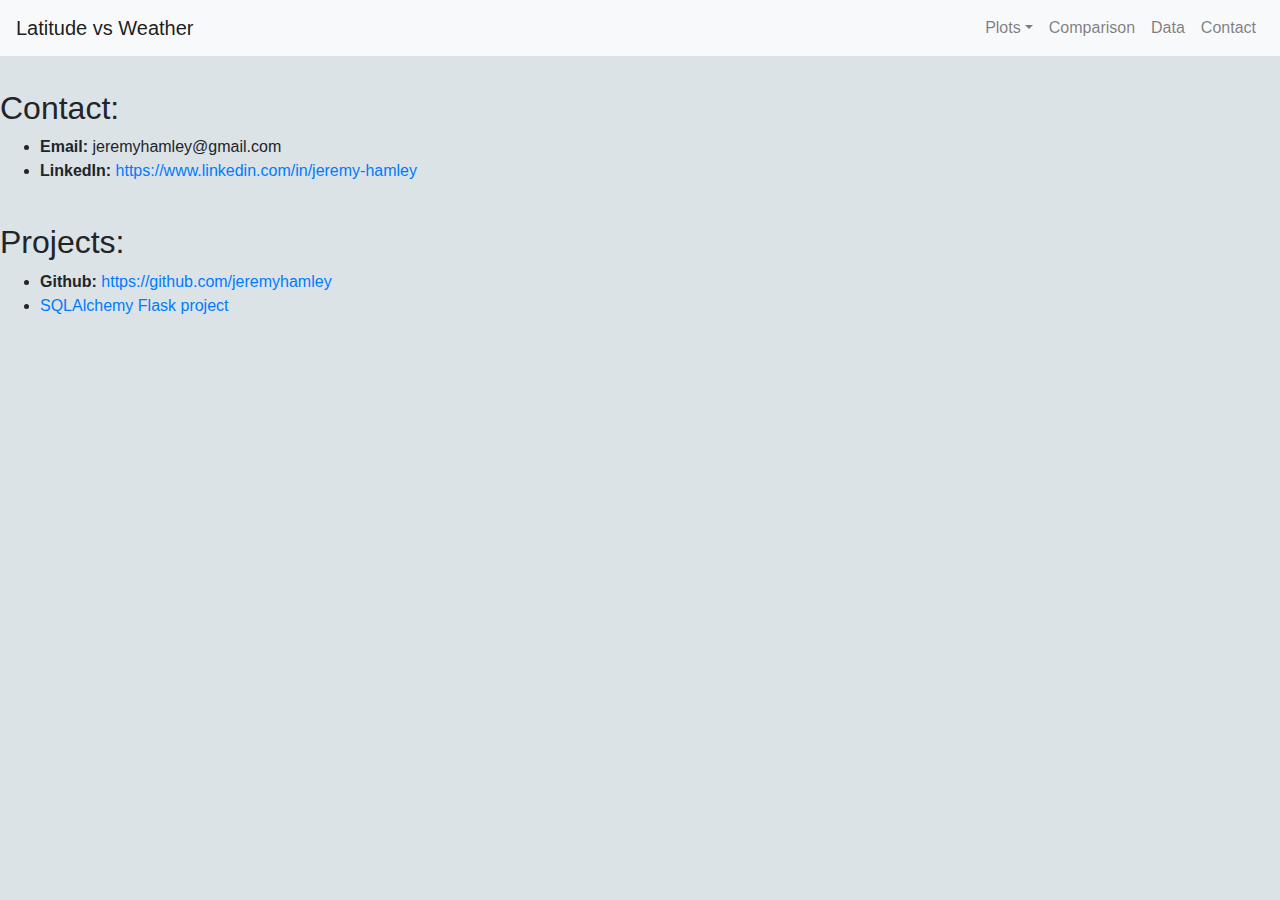
==== index.html @ 7bad3094 "update index" ====
<!DOCTYPE html>
<html lang="en-us">

<head>
    <meta charset="UTF-8">
    <title>Latitude vs Weather</title>
    <link rel="stylesheet" type="text/css" href="style.css">
    <link rel="stylesheet" href="https://stackpath.bootstrapcdn.com/bootstrap/4.3.1/css/bootstrap.min.css"
        integrity="sha384-ggOyR0iXCbMQv3Xipma34MD+dH/1fQ784/j6cY/iJTQUOhcWr7x9JvoRxT2MZw1T" crossorigin="anonymous">
</head>
​

<body class="background">
    <nav class="navbar navbar-light bg-light navbar-expand-md fixed-top">
        <a href="#" class="navbar-brand">Latitude vs Weather</a>
        <button class="navbar-toggler" type="button" data-toggle="collapse" data-target="#navbarSupportedContent">
            <span class="navbar-toggler-icon"></span>
        </button>

        <div class="collapse navbar-collapse" id="navbarSupportedContent">
            <ul class="navbar-nav ml-auto">
                <li class="nav-item dropdown">
                    <a href="#" class="nav-link dropdown-toggle" id="navbarDropdown" role="button" data-toggle="dropdown"aria-haspopup="true" aria-expanded="false">Plots</a>
                        <div class="dropdown-menu" aria-labelledby="navbarDropdown">
                            <a href="#" class="dropdown-item">Max Temperature</a>
                            <a href="#" class="dropdown-item">Humidity</a>
                            <a href="#" class="dropdown-item">Cloudiness</a>
                            <a href="#" class="dropdown-item">Wind Speed</a>
                        </div>
                </li>
                <li class="nav-item">
                    <a href="#" class="nav-link">Comparison</a>
                </li>
                <li class="nav-item">
                    <a href="#" class="nav-link">Data</a>
                </li>
                <li class="nav-item">
                    <a href="#" class="nav-link">Contact</a>
                </li>
            </ul>
        </div>
    </nav>


    <!--  -->
    ​
    <img src="jh_200.jpg" alt="photo of Jeremy">
    ​
    <p class="para">I am
    </p>
    ​ <h2>Contact:</h2>
    <ul>
        <li><strong>Email: </strong>jeremyhamley@gmail.com</a></li>
        <li><strong>LinkedIn: </strong> <a
                href="https://www.linkedin.com/in/jeremy-hamley">https://www.linkedin.com/in/jeremy-hamley</a></li>
    </ul>
    ​
    <!-- -->
    <h2>Projects:</h2>
    <ul>
        <li><strong>Github: </strong> <a href="https://github.com/jeremyhamley">https://github.com/jeremyhamley</a></li>
        <li><a href="https://jeremyhamley.github.io/sqlalchemy-challenge/">SQLAlchemy Flask project</a></li>
        ​
    </ul>

    <script src="https://code.jquery.com/jquery-3.3.1.slim.min.js"
        integrity="sha384-q8i/X+965DzO0rT7abK41JStQIAqVgRVzpbzo5smXKp4YfRvH+8abtTE1Pi6jizo"
        crossorigin="anonymous"></script>
    <script src="https://cdnjs.cloudflare.com/ajax/libs/popper.js/1.14.7/umd/popper.min.js"
        integrity="sha384-UO2eT0CpHqdSJQ6hJty5KVphtPhzWj9WO1clHTMGa3JDZwrnQq4sF86dIHNDz0W1"
        crossorigin="anonymous"></script>
    <script src="https://stackpath.bootstrapcdn.com/bootstrap/4.3.1/js/bootstrap.min.js"
        integrity="sha384-JjSmVgyd0p3pXB1rRibZUAYoIIy6OrQ6VrjIEaFf/nJGzIxFDsf4x0xIM+B07jRM"
        crossorigin="anonymous"></script>

</body>
​

</html>
---- style.css ----
.centerhead
    {
    font-size: 60px;
    text-align: center;
    margin-bottom: 20px;
    font-family: Arial, Helvetica, sans-serif;
    }
.para
    {
    font-family: Arial, Helvetica, sans-serif;
    }
.background{background-color:rgb(219, 227, 230)}
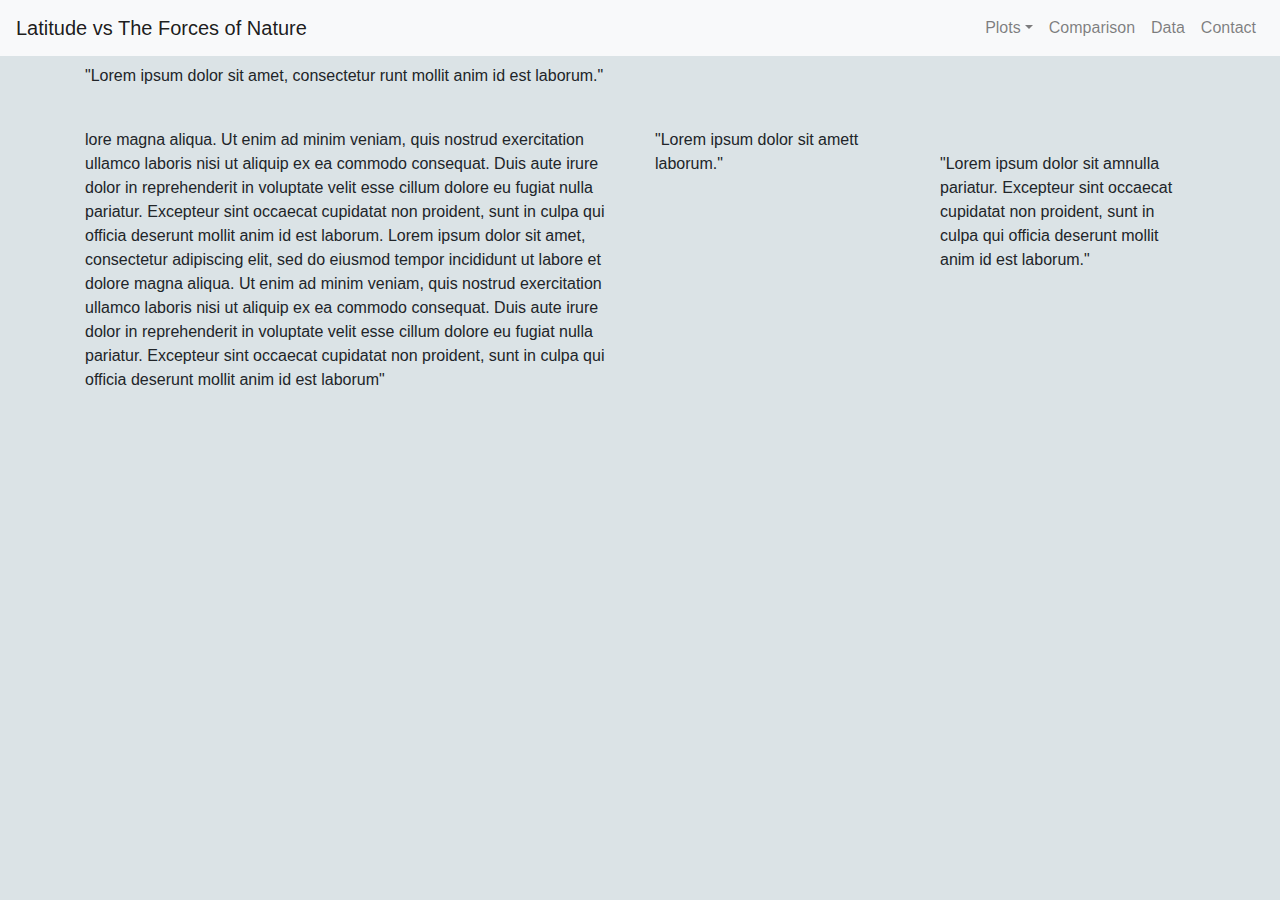
==== commit 27abd2a1: "push images and html" ====
--- a/index.html
+++ b/index.html
@@ -3,8 +3,8 @@
 
 <head>
     <meta charset="UTF-8">
-    <title>Latitude vs Weather</title>
-    <link rel="stylesheet" type="text/css" href="style.css">
+    <title>Latitude vs The Forces of Nature</title>
+    <link rel="stylesheet" type="text/css" href="WebVisualizations/style.css">
     <link rel="stylesheet" href="https://stackpath.bootstrapcdn.com/bootstrap/4.3.1/css/bootstrap.min.css"
         integrity="sha384-ggOyR0iXCbMQv3Xipma34MD+dH/1fQ784/j6cY/iJTQUOhcWr7x9JvoRxT2MZw1T" crossorigin="anonymous">
 </head>
@@ -12,7 +12,8 @@
 
 <body class="background">
     <nav class="navbar navbar-light bg-light navbar-expand-md fixed-top">
-        <a href="#" class="navbar-brand">Latitude vs Weather</a>
+        <a href="index.html" class="navbar-brand">Latitude vs The Forces of
+            Nature</a>
         <button class="navbar-toggler" type="button" data-toggle="collapse" data-target="#navbarSupportedContent">
             <span class="navbar-toggler-icon"></span>
         </button>
@@ -20,48 +21,66 @@
         <div class="collapse navbar-collapse" id="navbarSupportedContent">
             <ul class="navbar-nav ml-auto">
                 <li class="nav-item dropdown">
-                    <a href="#" class="nav-link dropdown-toggle" id="navbarDropdown" role="button" data-toggle="dropdown"aria-haspopup="true" aria-expanded="false">Plots</a>
-                        <div class="dropdown-menu" aria-labelledby="navbarDropdown">
-                            <a href="#" class="dropdown-item">Max Temperature</a>
-                            <a href="#" class="dropdown-item">Humidity</a>
-                            <a href="#" class="dropdown-item">Cloudiness</a>
-                            <a href="#" class="dropdown-item">Wind Speed</a>
-                        </div>
+                    <a href="#" class="nav-link dropdown-toggle" id="navbarDropdown" role="button"
+                        data-toggle="dropdown" aria-haspopup="true" aria-expanded="false">Plots</a>
+                    <div class="dropdown-menu" aria-labelledby="navbarDropdown">
+                        <a href="WebVisualizations/max_temp.html" class="dropdown-item">vs Max Temperature</a>
+                        <a href="WebVisualizations/humid.html" class="dropdown-item"> vs Humidity</a>
+                        <a href="WebVisualizations/cloud.html" class="dropdown-item">vs Cloudiness</a>
+                        <a href="WebVisualizations/wind.html" class="dropdown-item">vs Wind Speed</a>
+                    </div>
                 </li>
                 <li class="nav-item">
-                    <a href="#" class="nav-link">Comparison</a>
+                    <a href="WebVisualizations/compar.html" class="nav-link">Comparison</a>
                 </li>
                 <li class="nav-item">
-                    <a href="#" class="nav-link">Data</a>
+                    <a href="WebVisualizations/data.html" class="nav-link">Data</a>
                 </li>
                 <li class="nav-item">
-                    <a href="#" class="nav-link">Contact</a>
+                    <a href="WebVisualizations/contact.html" class="nav-link">Contact</a>
                 </li>
             </ul>
         </div>
     </nav>
 
+    <div class="container" style="margin-top: 40px;">
+        <div class="row">
+            <div class="col-12">
+                <p>"Lorem ipsum dolor sit amet, consectetur runt mollit anim id est laborum."
+                </p>
+            </div>
+        </div>
+        ​
+        <div class="row">
+            ​
+            <div class="col-6">
+                <p>lore magna aliqua. Ut enim ad minim veniam, quis nostrud exercitation ullamco laboris nisi ut aliquip
+                    ex ea commodo consequat. Duis aute irure dolor in reprehenderit in voluptate velit esse cillum
+                    dolore eu fugiat nulla pariatur. Excepteur sint occaecat cupidatat non proident, sunt in culpa qui
+                    officia deserunt mollit anim id est laborum. Lorem ipsum dolor sit amet, consectetur adipiscing
+                    elit, sed do eiusmod tempor incididunt ut labore et dolore magna aliqua. Ut enim ad minim veniam,
+                    quis nostrud exercitation ullamco laboris nisi ut aliquip ex ea commodo consequat. Duis aute irure
+                    dolor in reprehenderit in voluptate velit esse cillum dolore eu fugiat nulla pariatur. Excepteur
+                    sint occaecat cupidatat non proident, sunt in culpa qui officia deserunt mollit anim id est laborum"
+                </p>
+            </div>
+            ​
+            <div class="col-3">
+                <p>"Lorem ipsum dolor sit amett laborum."
+                </p>
+            </div>
+            ​
+            <div class="col-3">
+                ​<p>"Lorem ipsum dolor sit amnulla pariatur. Excepteur sint occaecat cupidatat non proident, sunt in
+                    culpa qui officia deserunt mollit anim id est laborum."
+                </p>
+            </div>
+            ​
+        </div>
+        ​
+    </div>
 
-    <!--  -->
-    ​
-    <img src="jh_200.jpg" alt="photo of Jeremy">
-    ​
-    <p class="para">I am
-    </p>
-    ​ <h2>Contact:</h2>
-    <ul>
-        <li><strong>Email: </strong>jeremyhamley@gmail.com</a></li>
-        <li><strong>LinkedIn: </strong> <a
-                href="https://www.linkedin.com/in/jeremy-hamley">https://www.linkedin.com/in/jeremy-hamley</a></li>
-    </ul>
-    ​
-    <!-- -->
-    <h2>Projects:</h2>
-    <ul>
-        <li><strong>Github: </strong> <a href="https://github.com/jeremyhamley">https://github.com/jeremyhamley</a></li>
-        <li><a href="https://jeremyhamley.github.io/sqlalchemy-challenge/">SQLAlchemy Flask project</a></li>
-        ​
-    </ul>
+
 
     <script src="https://code.jquery.com/jquery-3.3.1.slim.min.js"
         integrity="sha384-q8i/X+965DzO0rT7abK41JStQIAqVgRVzpbzo5smXKp4YfRvH+8abtTE1Pi6jizo"
--- a/WebVisualizations/style.css
+++ b/WebVisualizations/style.css
@@ -0,0 +1,13 @@
+.centerhead
+    {
+    font-size: 60px;
+    text-align: center;
+    margin-bottom: 20px;
+    font-family: Arial, Helvetica, sans-serif;
+    }
+.para
+    {
+    font-family: Arial, Helvetica, sans-serif;
+    }
+.background{background-color:rgb(219, 227, 230)}
+
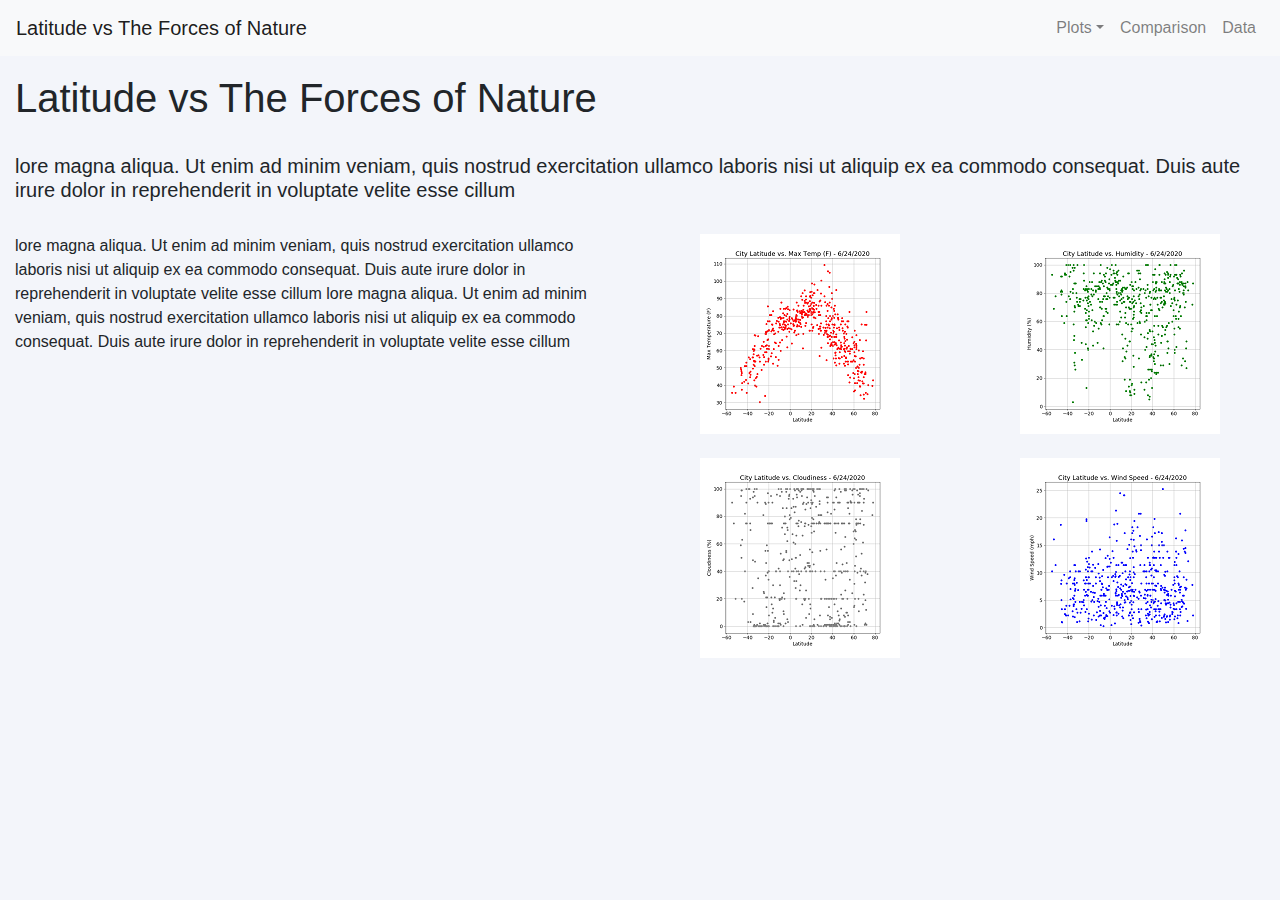
==== commit 1d680161: "add images and update html" ====
--- a/index.html
+++ b/index.html
@@ -12,15 +12,14 @@
 
 <body class="background">
     <nav class="navbar navbar-light bg-light navbar-expand-md fixed-top">
-        <a href="index.html" class="navbar-brand">Latitude vs The Forces of
-            Nature</a>
+        <a href="index.html" class="navbar-brand">Latitude vs The Forces of Nature</a>
         <button class="navbar-toggler" type="button" data-toggle="collapse" data-target="#navbarSupportedContent">
             <span class="navbar-toggler-icon"></span>
         </button>
 
         <div class="collapse navbar-collapse" id="navbarSupportedContent">
             <ul class="navbar-nav ml-auto">
-                <li class="nav-item dropdown">
+                <li class="nav-item dropdown ml-auto">
                     <a href="#" class="nav-link dropdown-toggle" id="navbarDropdown" role="button"
                         data-toggle="dropdown" aria-haspopup="true" aria-expanded="false">Plots</a>
                     <div class="dropdown-menu" aria-labelledby="navbarDropdown">
@@ -30,56 +29,58 @@
                         <a href="WebVisualizations/wind.html" class="dropdown-item">vs Wind Speed</a>
                     </div>
                 </li>
-                <li class="nav-item">
+                <li class="nav-item ml-auto">
                     <a href="WebVisualizations/compar.html" class="nav-link">Comparison</a>
                 </li>
-                <li class="nav-item">
+                <li class="nav-item ml-auto">
                     <a href="WebVisualizations/data.html" class="nav-link">Data</a>
-                </li>
-                <li class="nav-item">
-                    <a href="WebVisualizations/contact.html" class="nav-link">Contact</a>
                 </li>
             </ul>
         </div>
     </nav>
 
-    <div class="container" style="margin-top: 40px;">
-        <div class="row">
-            <div class="col-12">
-                <p>"Lorem ipsum dolor sit amet, consectetur runt mollit anim id est laborum."
+    <div class="container-fluid" style="margin-top: 50px;">
+        <div class="row mb-4">
+            <div class="col">
+                <h1>Latitude vs The Forces of Nature</h1>
+            </div>
+        </div>
+        <div class="row mb-4">
+            <div class="col">
+                <h5>lore magna aliqua. Ut enim ad minim veniam, quis nostrud exercitation ullamco laboris nisi ut aliquip
+                    ex ea commodo consequat. Duis aute irure dolor in reprehenderit in voluptate velite esse cillum
+                </h5>
+            </div>
+        </div>
+
+        <div class="row"> ​
+            <div class="col-sm-12 col-md-6">
+                <p>lore magna aliqua. Ut enim ad minim veniam, quis nostrud exercitation ullamco laboris nisi ut aliquip
+                    ex ea commodo consequat. Duis aute irure dolor in reprehenderit in voluptate velite esse cillum
+                    lore magna aliqua. Ut enim ad minim veniam, quis nostrud exercitation ullamco laboris nisi ut aliquip
+                    ex ea commodo consequat. Duis aute irure dolor in reprehenderit in voluptate velite esse cillum
                 </p>
             </div>
+            <div class="col-sm-6 col-md-3 mb-4">
+                <center><a href="WebVisualizations/max_temp.html"><img src="WebVisualizations/images/max_thumb.png" class="img-fluid" alt="Latitude vs Max Temperature"></a></center>  
+            </div>
+            <div class="col-sm-6 col-md-3 mb-4">
+                <center><a href="WebVisualizations/humid.html"><img src="WebVisualizations/images/humid_thumb.png" class="img-fluid" alt="Latitude vs Humidity"></a></center>
+                
+            </div>
         </div>
-        ​
-        <div class="row">
-            ​
-            <div class="col-6">
-                <p>lore magna aliqua. Ut enim ad minim veniam, quis nostrud exercitation ullamco laboris nisi ut aliquip
-                    ex ea commodo consequat. Duis aute irure dolor in reprehenderit in voluptate velit esse cillum
-                    dolore eu fugiat nulla pariatur. Excepteur sint occaecat cupidatat non proident, sunt in culpa qui
-                    officia deserunt mollit anim id est laborum. Lorem ipsum dolor sit amet, consectetur adipiscing
-                    elit, sed do eiusmod tempor incididunt ut labore et dolore magna aliqua. Ut enim ad minim veniam,
-                    quis nostrud exercitation ullamco laboris nisi ut aliquip ex ea commodo consequat. Duis aute irure
-                    dolor in reprehenderit in voluptate velit esse cillum dolore eu fugiat nulla pariatur. Excepteur
-                    sint occaecat cupidatat non proident, sunt in culpa qui officia deserunt mollit anim id est laborum"
-                </p>
+
+        <div class="row"> ​
+            <div class="col-sm-12 col-md-6">
             </div>
-            ​
-            <div class="col-3">
-                <p>"Lorem ipsum dolor sit amett laborum."
-                </p>
+            <div class="col-sm-6 col-md-3 mb-4">
+                <center><a href="WebVisualizations/cloud.html"><img src="WebVisualizations/images/cloud_thumb.png" class="img-fluid" alt="Latitude vs Cloudiness"></a></center>
             </div>
-            ​
-            <div class="col-3">
-                ​<p>"Lorem ipsum dolor sit amnulla pariatur. Excepteur sint occaecat cupidatat non proident, sunt in
-                    culpa qui officia deserunt mollit anim id est laborum."
-                </p>
+            <div class="col-sm-6 col-md-3 mb-4">
+                <center><a href="WebVisualizations/wind.html"><img src="WebVisualizations/images/wind_thumb.png" class="img-fluid" alt="Latitude vs Wind Speed"></a></center>
             </div>
-            ​
         </div>
-        ​
-    </div>
-
+     </div>
 
 
     <script src="https://code.jquery.com/jquery-3.3.1.slim.min.js"
--- a/WebVisualizations/style.css
+++ b/WebVisualizations/style.css
@@ -9,5 +9,5 @@
     {
     font-family: Arial, Helvetica, sans-serif;
     }
-.background{background-color:rgb(219, 227, 230)}
+.background{background-color:rgb(243, 245, 250)}
 
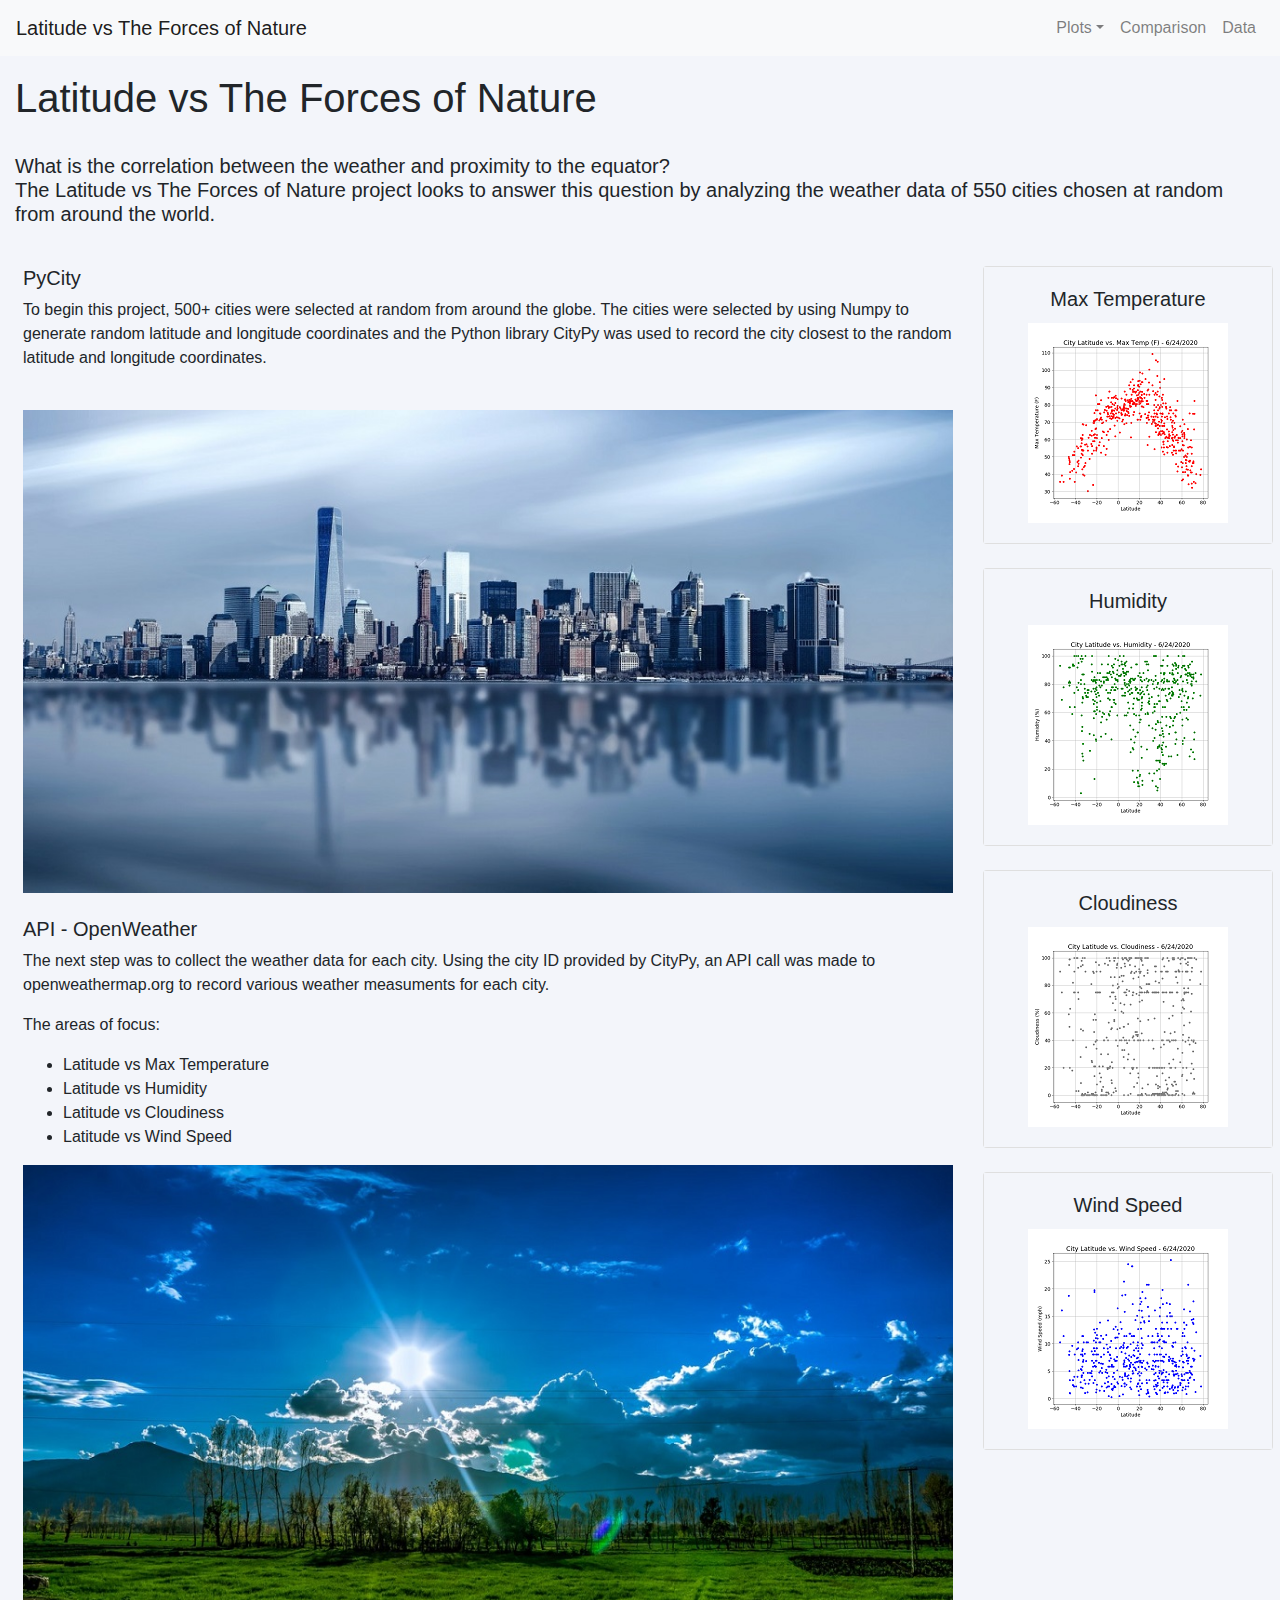
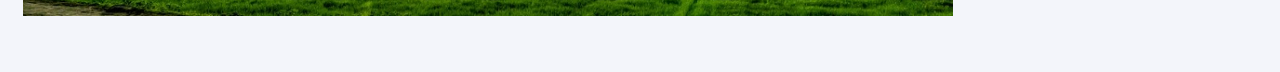
==== commit 3c8af495: "push images,python file, and update html" ====
--- a/index.html
+++ b/index.html
@@ -47,40 +47,93 @@
         </div>
         <div class="row mb-4">
             <div class="col">
-                <h5>lore magna aliqua. Ut enim ad minim veniam, quis nostrud exercitation ullamco laboris nisi ut aliquip
-                    ex ea commodo consequat. Duis aute irure dolor in reprehenderit in voluptate velite esse cillum
+                <h5>What is the correlation between the weather and proximity to the equator?
+                    <p>The Latitude vs The Forces of Nature project looks to answer this question by analyzing the
+                        weather data of 550 cities chosen at random from around the world.</p>
                 </h5>
             </div>
         </div>
+    </div>
 
+    <div class="container-fluid m-2">
         <div class="row"> ​
-            <div class="col-sm-12 col-md-6">
-                <p>lore magna aliqua. Ut enim ad minim veniam, quis nostrud exercitation ullamco laboris nisi ut aliquip
-                    ex ea commodo consequat. Duis aute irure dolor in reprehenderit in voluptate velite esse cillum
-                    lore magna aliqua. Ut enim ad minim veniam, quis nostrud exercitation ullamco laboris nisi ut aliquip
-                    ex ea commodo consequat. Duis aute irure dolor in reprehenderit in voluptate velite esse cillum
+            <div class="col-sm-12 col-md-9">
+                <h5>PyCity</h5>
+                <p>To begin this project, 500+ cities were selected at random from around the globe. The cities were
+                    selected by using
+                    Numpy to generate random latitude and longitude coordinates and the Python library CityPy was used
+                    to record the city closest to
+                    the random latitude and longitude coordinates.
+                </p><br>
+                <img src="WebVisualizations/images/city.jpg" class="img-fluid" alt="city">
+                <br><br>
+                <h5>API - OpenWeather</h5>
+                <p>The next step was to collect the weather data for each city. Using the city ID provided by CityPy, an
+                    API call was made
+                    to openweathermap.org to record various weather measuments for each city.
                 </p>
+                <p>The areas of focus:</p>
+                <ul>
+                    <li>Latitude vs Max Temperature</li>
+                    <li>Latitude vs Humidity</li>
+                    <li>Latitude vs Cloudiness</li>
+                    <li>Latitude vs Wind Speed</li>
+                </ul>
+                <img src="WebVisualizations/images/sky.jpg" class="img-fluid" alt="sky"><br><br>
             </div>
-            <div class="col-sm-6 col-md-3 mb-4">
-                <center><a href="WebVisualizations/max_temp.html"><img src="WebVisualizations/images/max_thumb.png" class="img-fluid" alt="Latitude vs Max Temperature"></a></center>  
-            </div>
-            <div class="col-sm-6 col-md-3 mb-4">
-                <center><a href="WebVisualizations/humid.html"><img src="WebVisualizations/images/humid_thumb.png" class="img-fluid" alt="Latitude vs Humidity"></a></center>
-                
+
+            <div class="col-sm-6 col-md-3 ml-auto">
+                <aside class="sidebar">
+                    <div class="card mb-4">
+                        <div class="card-body background">
+                            <center>
+                                <h5 class="card-title">Max Temperature</h5>
+                            </center>
+                            <center><a href="WebVisualizations/max_temp.html"><img
+                                        src="WebVisualizations/images/max_thumb.png" class="img-fluid"
+                                        alt="Latitude vs Max Temperature"></a></center>
+                        </div>
+                    </div>
+                </aside>
+                <aside class="sidebar">
+                    <div class="card mb-4">
+                        <div class="card-body background">
+                            <center>
+                                <h5 class="card-title">Humidity</h5>
+                            </center>
+                            <center><a href="WebVisualizations/humid.html"><img
+                                        src="WebVisualizations/images/humid_thumb.png" class="img-fluid"
+                                        alt="Latitude vs Humidity"></a></center>
+                        </div>
+                    </div>
+                </aside>
+                <aside class="sidebar">
+                    <div class="card mb-4">
+                        <div class="card-body background">
+                            <center>
+                                <h5 class="card-title">Cloudiness</h5>
+                            </center>
+                            <center><a href="WebVisualizations/cloud.html"><img
+                                        src="WebVisualizations/images/cloud_thumb.png" class="img-fluid"
+                                        alt="Latitude vs Cloudiness"></a></center>
+                        </div>
+                    </div>
+                </aside>
+                <aside class="sidebar">
+                    <div class="card mb-4">
+                        <div class="card-body background">
+                            <center>
+                                <h5 class="card-title">Wind Speed</h5>
+                            </center>
+                            <center><a href="WebVisualizations/wind.html"><img
+                                        src="WebVisualizations/images/wind_thumb.png" class="img-fluid"
+                                        alt="Latitude vs Wind Speed"></a></center>
+                        </div>
+                    </div>
+                </aside>
             </div>
         </div>
-
-        <div class="row"> ​
-            <div class="col-sm-12 col-md-6">
-            </div>
-            <div class="col-sm-6 col-md-3 mb-4">
-                <center><a href="WebVisualizations/cloud.html"><img src="WebVisualizations/images/cloud_thumb.png" class="img-fluid" alt="Latitude vs Cloudiness"></a></center>
-            </div>
-            <div class="col-sm-6 col-md-3 mb-4">
-                <center><a href="WebVisualizations/wind.html"><img src="WebVisualizations/images/wind_thumb.png" class="img-fluid" alt="Latitude vs Wind Speed"></a></center>
-            </div>
-        </div>
-     </div>
+    </div>
 
 
     <script src="https://code.jquery.com/jquery-3.3.1.slim.min.js"
--- a/WebVisualizations/style.css
+++ b/WebVisualizations/style.css
@@ -11,3 +11,6 @@
     }
 .background{background-color:rgb(243, 245, 250)}
 
+.background2{background-color:rgb(255, 243, 228)}
+
+
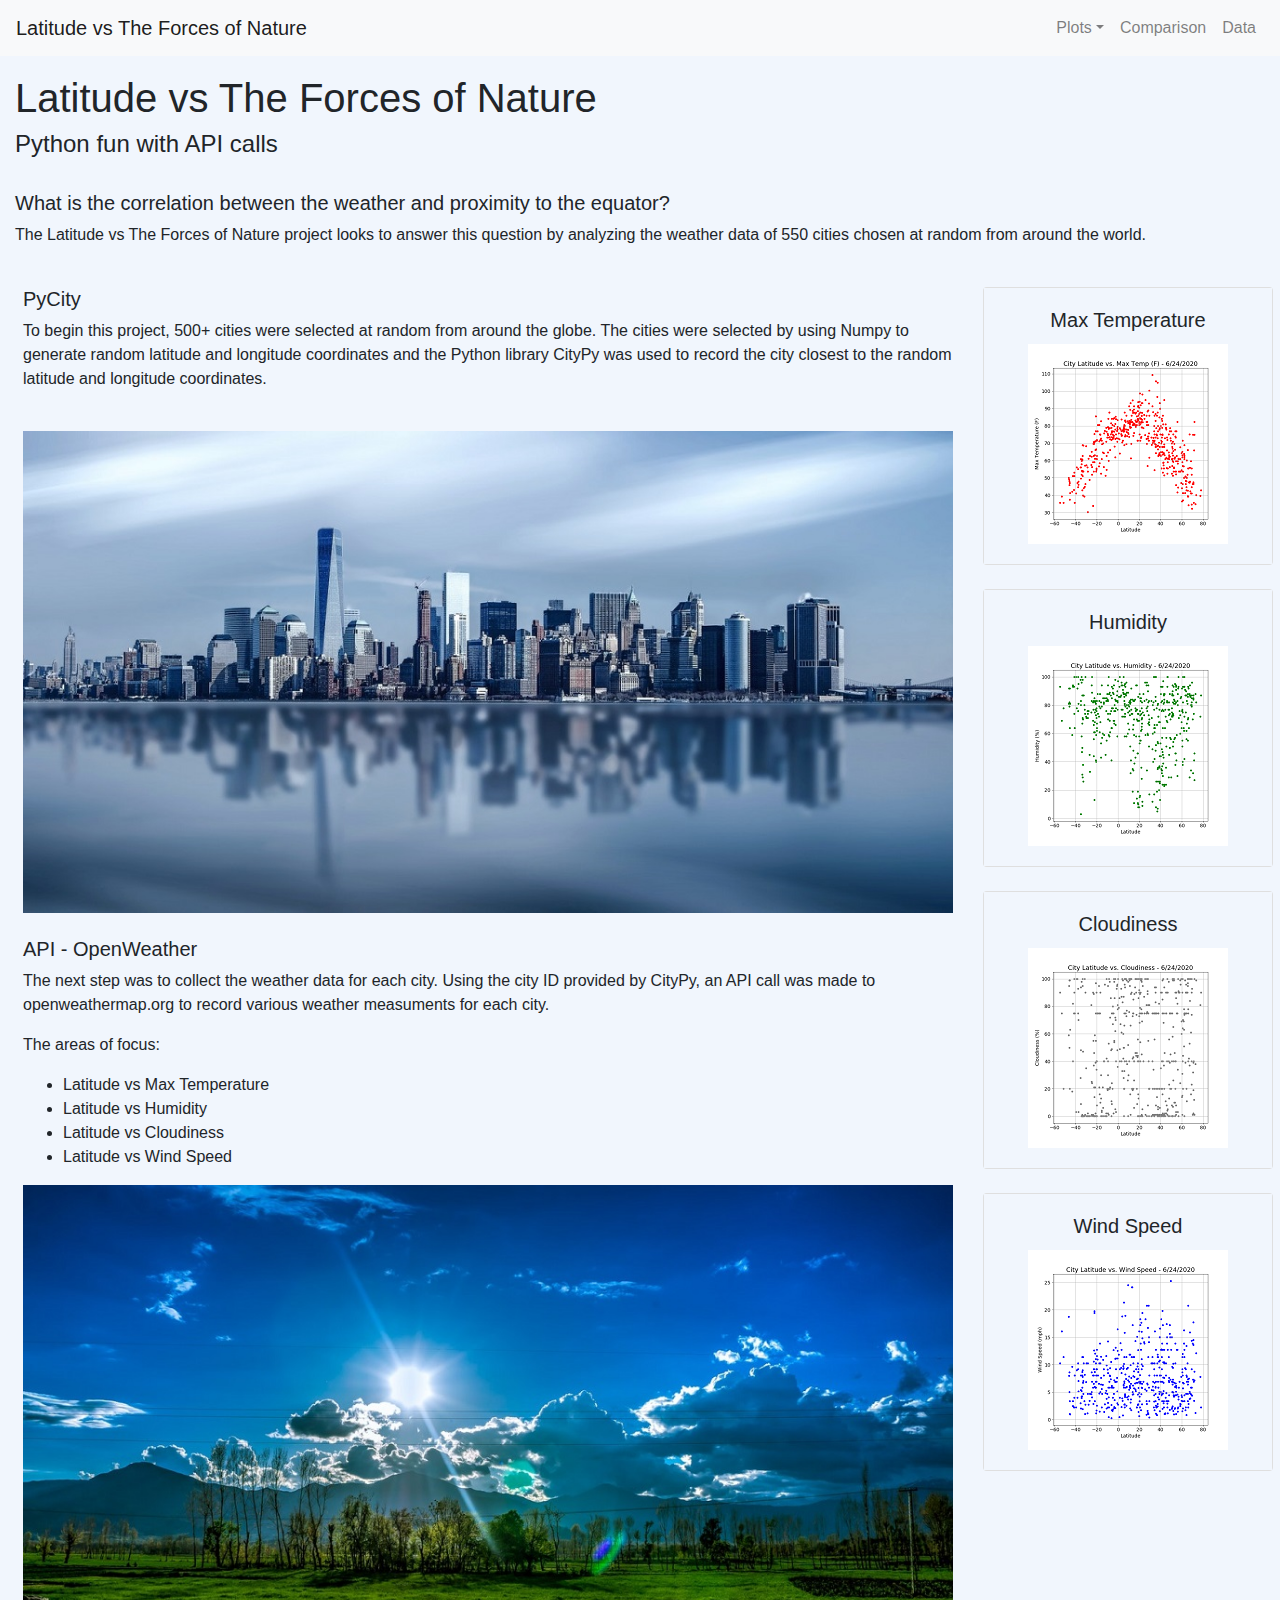
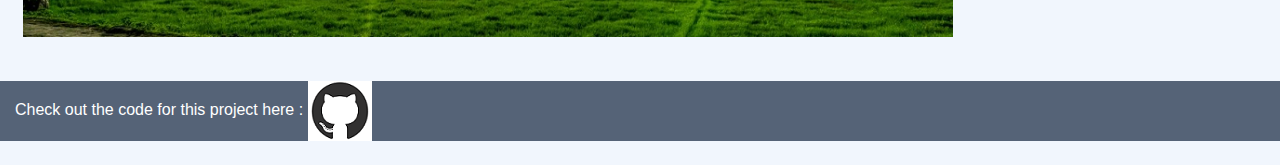
==== commit 93186f95: "update html" ====
--- a/index.html
+++ b/index.html
@@ -11,7 +11,7 @@
 ​
 
 <body class="background">
-    <nav class="navbar navbar-light bg-light navbar-expand-md fixed-top">
+    <nav class="navbar navbar-light bg-light navbar-expand-md fixed-top foot">
         <a href="index.html" class="navbar-brand">Latitude vs The Forces of Nature</a>
         <button class="navbar-toggler" type="button" data-toggle="collapse" data-target="#navbarSupportedContent">
             <span class="navbar-toggler-icon"></span>
@@ -43,14 +43,15 @@
         <div class="row mb-4">
             <div class="col">
                 <h1>Latitude vs The Forces of Nature</h1>
+                <h4>Python fun with API calls</h4>
             </div>
         </div>
         <div class="row mb-4">
             <div class="col">
-                <h5>What is the correlation between the weather and proximity to the equator?
-                    <p>The Latitude vs The Forces of Nature project looks to answer this question by analyzing the
-                        weather data of 550 cities chosen at random from around the world.</p>
-                </h5>
+                <h5>What is the correlation between the weather and proximity to the equator?</h5>
+                <p>The Latitude vs The Forces of Nature project looks to answer this question by analyzing the
+                    weather data of 550 cities chosen at random from around the world.
+                </p>
             </div>
         </div>
     </div>
@@ -135,6 +136,20 @@
         </div>
     </div>
 
+    <div>
+        <div class="container-fluid foot" style="margin-top: 20px;">
+            <div class="row">
+                <div class="col" style="color: white;">
+                    Check out the code for this project here : <a href="https://github.com/jeremyhamley/python-api-challenge"><img
+                        src="WebVisualizations/images/git.PNG" class="img-fluid"
+                        alt="Github link"></a>
+                </div>
+            </div>
+        </div>
+    </div>
+
+
+
 
     <script src="https://code.jquery.com/jquery-3.3.1.slim.min.js"
         integrity="sha384-q8i/X+965DzO0rT7abK41JStQIAqVgRVzpbzo5smXKp4YfRvH+8abtTE1Pi6jizo"
--- a/WebVisualizations/style.css
+++ b/WebVisualizations/style.css
@@ -5,12 +5,15 @@
     margin-bottom: 20px;
     font-family: Arial, Helvetica, sans-serif;
     }
-.para
+p
     {
     font-family: Arial, Helvetica, sans-serif;
     }
-.background{background-color:rgb(243, 245, 250)}
-
-.background2{background-color:rgb(255, 243, 228)}
 
 
+.background{background-color:rgb(241, 246, 253)}
+
+.foot{background-color:rgb(85, 99, 119)}
+
+
+
